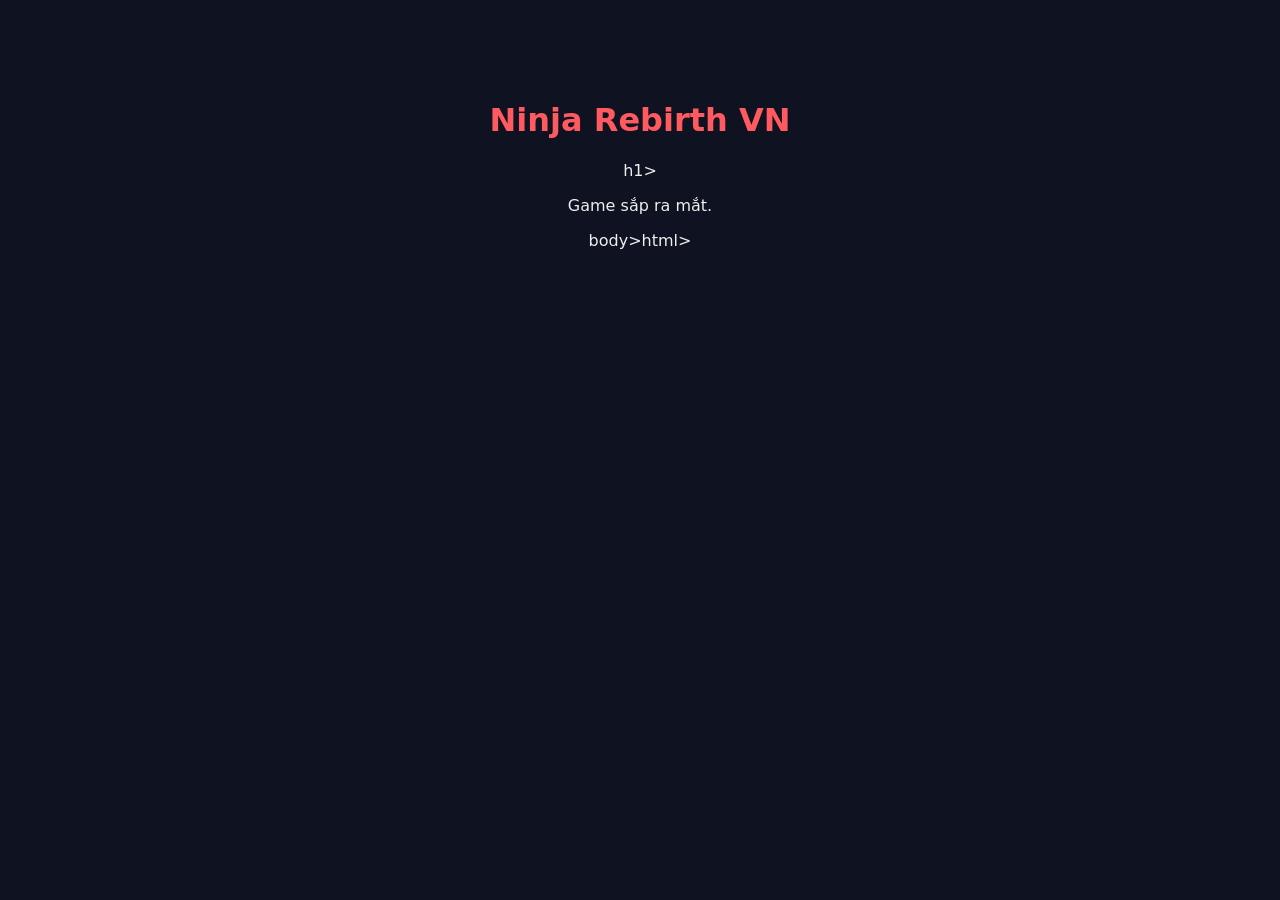
==== index.html @ a00951f8 "Create index.html" ====
<!doctype html><html lang="vi"><head><meta charset="utf-8"><meta name="viewport" content="width=device-width,initial-scale=1"><title>Ninja Rebirth VN</title></head><body style="margin:0;font-family:system-ui,sans-serif;background:#0f1220;color:#eee;text-align:center"><h1 style="padding-top:80px;color:#ff5a5f">Ninja Rebirth VN</h1>h1><p>Game sắp ra mắt.</p></body>body></html>html></p></title></head>
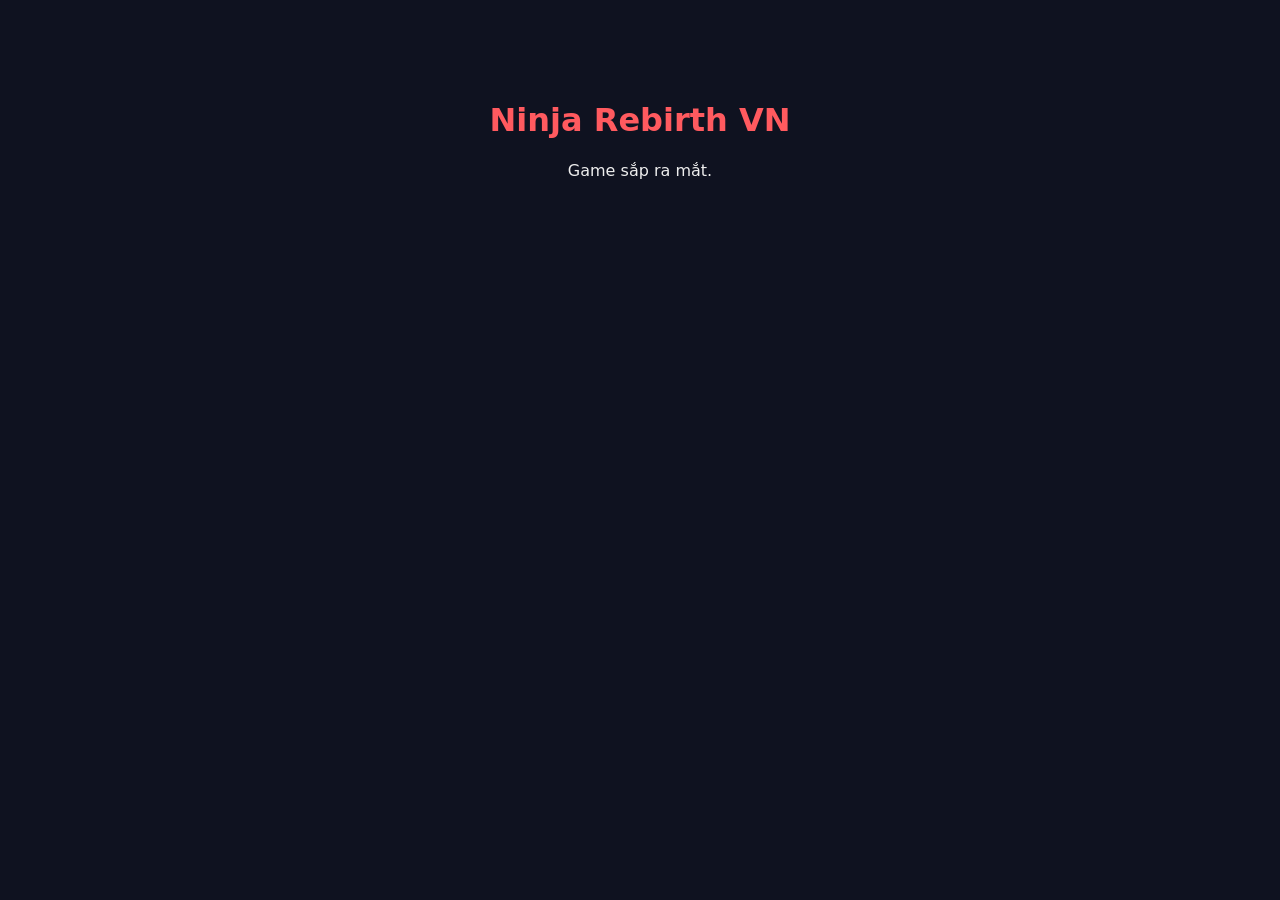
==== commit 8c881836: "Add files via upload" ====
--- a/index.html
+++ b/index.html
@@ -1 +1 @@
-<!doctype html><html lang="vi"><head><meta charset="utf-8"><meta name="viewport" content="width=device-width,initial-scale=1"><title>Ninja Rebirth VN</title></head><body style="margin:0;font-family:system-ui,sans-serif;background:#0f1220;color:#eee;text-align:center"><h1 style="padding-top:80px;color:#ff5a5f">Ninja Rebirth VN</h1>h1><p>Game sắp ra mắt.</p></body>body></html>html></p></title></head>
+<!doctype html><html lang="vi"><head><meta charset="utf-8"><meta name="viewport" content="width=device-width,initial-scale=1"><title>Ninja Rebirth VN</title></head><body style="margin:0;font-family:system-ui,sans-serif;background:#0f1220;color:#eee;text-align:center"><h1 style="padding-top:80px;color:#ff5a5f">Ninja Rebirth VN</h1><p>Game sắp ra mắt.</p></body></html>
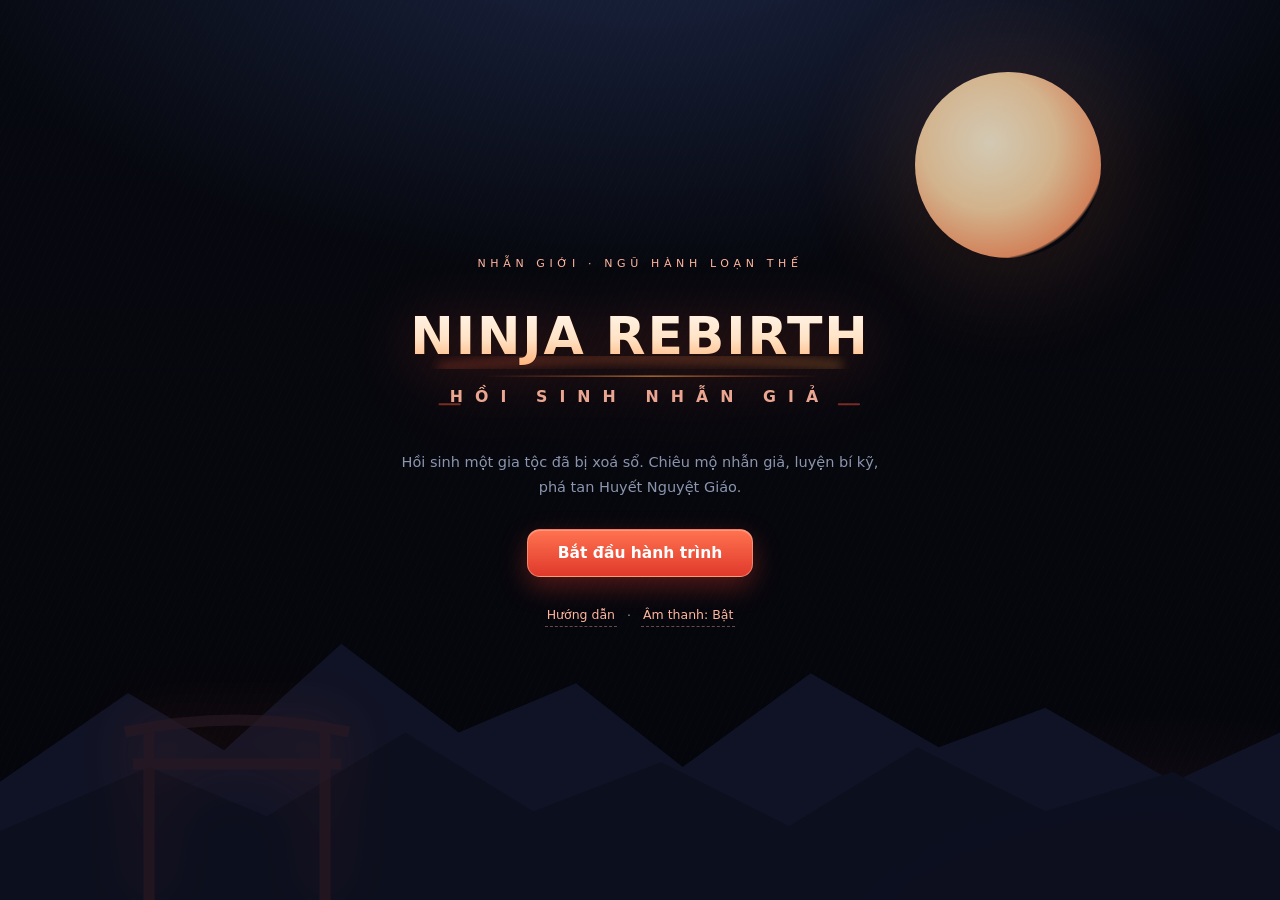
==== commit 74a3f0d6: "Thay trang chờ bằng game Ninja Rebirth VN Xây dựng game nhập vai nhẫn giả theo lượt bằng HTML/CSS/JS" ====
--- a/index.html
+++ b/index.html
@@ -1 +1,165 @@
-<!doctype html><html lang="vi"><head><meta charset="utf-8"><meta name="viewport" content="width=device-width,initial-scale=1"><title>Ninja Rebirth VN</title></head><body style="margin:0;font-family:system-ui,sans-serif;background:#0f1220;color:#eee;text-align:center"><h1 style="padding-top:80px;color:#ff5a5f">Ninja Rebirth VN</h1><p>Game sắp ra mắt.</p></body></html>
+<!doctype html>
+<html lang="vi">
+<head>
+<meta charset="utf-8">
+<meta name="viewport" content="width=device-width, initial-scale=1, viewport-fit=cover">
+<meta name="theme-color" content="#0a0c14">
+<title>Ninja Rebirth VN — Hồi Sinh Nhẫn Giả</title>
+<meta name="description" content="Ninja Rebirth VN - game nhập vai nhẫn giả theo lượt, chơi trực tiếp trên trình duyệt, không cần cài đặt.">
+<link rel="icon" type="image/svg+xml" href="assets/img/icon.svg">
+<link rel="stylesheet" href="assets/css/style.css">
+</head>
+<body>
+<div class="mist" aria-hidden="true">
+  <span class="petal p1"></span><span class="petal p2"></span><span class="petal p3"></span>
+  <span class="petal p4"></span><span class="petal p5"></span><span class="petal p6"></span>
+  <span class="petal p7"></span><span class="petal p8"></span>
+</div>
+
+<div id="app">
+
+  <!-- ============ TITLE ============ -->
+  <section class="screen is-active" id="screen-title">
+    <div class="title-scene">
+      <div class="title-mountains" aria-hidden="true">
+        <svg viewBox="0 0 1200 420" preserveAspectRatio="none">
+          <path d="M0 420 L0 300 L120 210 L210 268 L320 160 L430 250 L540 200 L640 285 L760 190 L880 265 L980 225 L1100 300 L1200 250 L1200 420 Z" fill="#111527"/>
+          <path d="M0 420 L0 350 L140 285 L250 335 L380 250 L500 330 L620 280 L740 345 L860 265 L980 330 L1100 290 L1200 350 L1200 420 Z" fill="#0d1020"/>
+        </svg>
+      </div>
+      <div class="title-moon" aria-hidden="true"></div>
+      <div class="title-gate" aria-hidden="true">
+        <svg viewBox="0 0 400 300">
+          <g fill="none" stroke="#2a1a22" stroke-width="14">
+            <path d="M90 300 L90 90"/><path d="M310 300 L310 90"/>
+            <path d="M60 90 Q200 60 340 90"/>
+            <path d="M70 130 L330 130"/>
+          </g>
+        </svg>
+      </div>
+
+      <div class="title-content">
+        <p class="title-kicker">Nhẫn Giới · Ngũ Hành Loạn Thế</p>
+        <img class="title-logo" src="assets/img/logo.svg" alt="Ninja Rebirth VN" width="520" height="150">
+        <p class="title-sub">Hồi sinh một gia tộc đã bị xoá sổ. Chiêu mộ nhẫn giả, luyện bí kỹ,<br>phá tan Huyết Nguyệt Giáo.</p>
+        <div class="title-actions">
+          <button class="btn btn-primary btn-lg" id="btn-new">Bắt đầu hành trình</button>
+          <button class="btn btn-ghost btn-lg" id="btn-continue" hidden>Tiếp tục</button>
+        </div>
+        <div class="title-foot">
+          <button class="link-btn" id="btn-guide-title">Hướng dẫn</button>
+          <span>·</span>
+          <button class="link-btn" id="btn-sound-title">Âm thanh: Bật</button>
+        </div>
+      </div>
+    </div>
+  </section>
+
+  <!-- ============ CREATE ============ -->
+  <section class="screen" id="screen-create">
+    <div class="create-wrap">
+      <header class="create-head">
+        <p class="eyebrow">Bước 1 / 1</p>
+        <h1>Chọn nhẫn giả khai môn</h1>
+        <p class="muted">Người đồng hành đầu tiên của bạn. Hai nhẫn giả còn lại sẽ gia nhập trên đường.</p>
+      </header>
+      <div class="starter-grid" id="starter-grid"></div>
+      <div class="create-preview" id="create-preview"></div>
+      <div class="create-actions">
+        <label class="field">
+          <span>Đạo hiệu của bạn</span>
+          <input id="input-name" maxlength="16" placeholder="Vô Danh" autocomplete="off">
+        </label>
+        <button class="btn btn-primary btn-lg" id="btn-confirm-create">Tiến vào Nhẫn Giới</button>
+      </div>
+    </div>
+  </section>
+
+  <!-- ============ HUB ============ -->
+  <section class="screen" id="screen-hub">
+    <header class="topbar">
+      <div class="brand">
+        <img src="assets/img/icon.svg" alt="" width="34" height="34">
+        <div>
+          <strong>Ninja Rebirth</strong>
+          <small>Chi nhánh VN</small>
+        </div>
+      </div>
+      <div class="topbar-right">
+        <button class="icon-btn" id="btn-guide" title="Hướng dẫn">?</button>
+        <button class="icon-btn" id="btn-sound" title="Âm thanh">♪</button>
+        <button class="icon-btn" id="btn-menu" title="Tùy chọn">☰</button>
+        <div class="res-pill" title="Linh Thạch">
+          <svg viewBox="0 0 24 24" width="16" height="16"><path d="M12 2 3 12l9 10 9-10z" fill="#ffd166"/></svg>
+          <span id="res-gold">0</span>
+        </div>
+      </div>
+    </header>
+
+    <nav class="tabbar" id="tabbar">
+      <button class="tab is-active" data-panel="team">
+        <span class="tab-ico"><svg viewBox="0 0 24 24" width="18" height="18" fill="none" stroke="currentColor" stroke-width="1.7" stroke-linecap="round" stroke-linejoin="round"><circle cx="9" cy="8" r="3"/><path d="M3.2 19.2c0-3.3 2.6-5.4 5.8-5.4s5.8 2.1 5.8 5.4"/><path d="M16.2 6.4a3 3 0 0 1 0 5.4M18.4 18.8c0-2.3-1-3.9-2.6-4.7"/></svg></span><span>Đội hình</span>
+      </button>
+      <button class="tab" data-panel="campaign">
+        <span class="tab-ico"><svg viewBox="0 0 24 24" width="18" height="18" fill="none" stroke="currentColor" stroke-width="1.7" stroke-linecap="round" stroke-linejoin="round"><path d="M4.5 19.5 15 9"/><path d="M14.4 4.2h5.4v5.4"/><path d="M19.8 4.2 13 11"/><path d="M3 21l3.4-3.4"/></svg></span><span>Nhiệm vụ</span>
+      </button>
+      <button class="tab" data-panel="roster">
+        <span class="tab-ico"><svg viewBox="0 0 24 24" width="18" height="18" fill="none" stroke="currentColor" stroke-width="1.6" stroke-linejoin="round"><path d="M12 2.5 14.4 9.6 21.5 12 14.4 14.4 12 21.5 9.6 14.4 2.5 12 9.6 9.6Z"/><circle cx="12" cy="12" r="1.6" fill="currentColor" stroke="none"/></svg></span><span>Nhẫn giả</span>
+      </button>
+      <button class="tab" data-panel="shop">
+        <span class="tab-ico"><svg viewBox="0 0 24 24" width="18" height="18" fill="none" stroke="currentColor" stroke-width="1.7" stroke-linecap="round" stroke-linejoin="round"><path d="M4.4 8h15.2l-1.4 11.2a1 1 0 0 1-1 .8H6.8a1 1 0 0 1-1-.8Z"/><path d="M9 8V6.2a3 3 0 0 1 6 0V8"/></svg></span><span>Cửa hàng</span>
+      </button>
+      <button class="tab" data-panel="arena">
+        <span class="tab-ico"><svg viewBox="0 0 24 24" width="18" height="18" fill="none" stroke="currentColor" stroke-width="1.7" stroke-linecap="round" stroke-linejoin="round"><path d="M6 21V3.5"/><path d="M6 4.2h11.4l-2 4 2 4H6"/></svg></span><span>Đấu trường</span>
+      </button>
+    </nav>
+
+    <main class="panels" id="panels">
+      <section class="panel is-active" id="panel-team"></section>
+      <section class="panel" id="panel-campaign"></section>
+      <section class="panel" id="panel-roster"></section>
+      <section class="panel" id="panel-shop"></section>
+      <section class="panel" id="panel-arena"></section>
+    </main>
+  </section>
+
+  <!-- ============ BATTLE ============ -->
+  <section class="screen" id="screen-battle">
+    <div class="battle-frame">
+      <div class="battle-head">
+        <div>
+          <p class="battle-kicker" id="battle-kicker">Nhiệm vụ</p>
+          <h2 id="battle-title">Chiến đấu</h2>
+        </div>
+        <div class="battle-tools">
+          <button class="chip" id="btn-auto">Tự động: Tắt</button>
+          <button class="chip" id="btn-speed">Tốc độ: ×1</button>
+          <button class="chip" id="btn-flee">Rút lui</button>
+        </div>
+      </div>
+
+      <div class="battle-field" id="battle-field">
+        <div class="field-side" id="side-enemy"></div>
+        <div class="field-mid"><span id="wave-label"></span></div>
+        <div class="field-side" id="side-ally"></div>
+      </div>
+
+      <div class="battle-foot">
+        <div class="log" id="battle-log" aria-live="polite"></div>
+        <div class="actions" id="action-bar"></div>
+      </div>
+    </div>
+  </section>
+
+</div>
+
+<div id="modal-root"></div>
+<div id="toast-root" class="toast-root" aria-live="polite"></div>
+
+<script src="assets/js/data.js"></script>
+<script src="assets/js/art.js"></script>
+<script src="assets/js/sfx.js"></script>
+<script src="assets/js/battle.js"></script>
+<script src="assets/js/game.js"></script>
+</body>
+</html>
--- a/assets/css/style.css
+++ b/assets/css/style.css
@@ -0,0 +1,831 @@
+/* =========================================================================
+   Ninja Rebirth VN — style.css
+   ========================================================================= */
+
+:root {
+  --ink: #070910;
+  --ink-2: #0b0e1a;
+  --panel: #121627;
+  --panel-2: #171d31;
+  --panel-3: #1d2440;
+  --line: rgba(255, 255, 255, .08);
+  --line-2: rgba(255, 255, 255, .14);
+  --text: #e9eef9;
+  --muted: #8b95ad;
+  --accent: #ff5a3c;
+  --accent-2: #ff9f43;
+  --gold: #ffd166;
+  --jade: #3fd6b0;
+  --violet: #a78bfa;
+  --danger: #ff5b6e;
+  --radius: 14px;
+  --shadow: 0 18px 44px rgba(0, 0, 0, .55);
+  --font: "Segoe UI", system-ui, -apple-system, "Helvetica Neue", Arial, "Noto Sans", sans-serif;
+}
+
+* { box-sizing: border-box; }
+[hidden] { display: none !important; }
+
+html, body { height: 100%; }
+
+body {
+  margin: 0;
+  font-family: var(--font);
+  color: var(--text);
+  background:
+    radial-gradient(1200px 600px at 50% -10%, #1b2543 0%, transparent 60%),
+    radial-gradient(900px 500px at 90% 110%, #2a1424 0%, transparent 55%),
+    linear-gradient(#070910, #06070d 60%, #04050a);
+  background-attachment: fixed;
+  -webkit-font-smoothing: antialiased;
+  overflow-x: hidden;
+}
+
+body::before {
+  content: "";
+  position: fixed;
+  inset: 0;
+  pointer-events: none;
+  opacity: .5;
+  background-image: repeating-linear-gradient(115deg, rgba(255, 255, 255, .022) 0 1px, transparent 1px 7px);
+  z-index: 0;
+}
+
+h1, h2, h3, h4 { margin: 0; font-weight: 700; letter-spacing: .2px; }
+p { margin: 0; }
+button { font-family: inherit; color: inherit; }
+ul { margin: 0; padding: 0; list-style: none; }
+
+/* ---------- cánh hoa bay ---------- */
+.mist { position: fixed; inset: 0; pointer-events: none; z-index: 1; overflow: hidden; }
+.petal {
+  position: absolute;
+  top: -30px;
+  width: 9px; height: 9px;
+  background: linear-gradient(140deg, #ffd0d8, #ff7f8f);
+  border-radius: 60% 0 60% 0;
+  opacity: .5;
+  animation: fall linear infinite;
+}
+.p1 { left: 6%;  animation-duration: 17s; animation-delay: -3s; }
+.p2 { left: 18%; animation-duration: 23s; animation-delay: -9s; width: 7px; height: 7px; }
+.p3 { left: 31%; animation-duration: 19s; animation-delay: -14s; }
+.p4 { left: 44%; animation-duration: 26s; animation-delay: -2s; width: 6px; height: 6px; }
+.p5 { left: 58%; animation-duration: 21s; animation-delay: -11s; }
+.p6 { left: 71%; animation-duration: 28s; animation-delay: -6s; width: 8px; height: 8px; }
+.p7 { left: 84%; animation-duration: 16s; animation-delay: -16s; }
+.p8 { left: 94%; animation-duration: 24s; animation-delay: -4s; width: 6px; height: 6px; }
+@keyframes fall {
+  0% { transform: translate3d(0, -10vh, 0) rotate(0deg); opacity: 0; }
+  10% { opacity: .55; }
+  100% { transform: translate3d(-90px, 108vh, 0) rotate(320deg); opacity: 0; }
+}
+
+/* ---------- screens ---------- */
+#app { position: relative; z-index: 2; }
+.screen { display: none; min-height: 100dvh; }
+.screen.is-active { display: block; }
+
+/* =========================================================================
+   TITLE
+   ========================================================================= */
+#screen-title.is-active { display: flex; }
+
+.title-scene {
+  position: relative;
+  flex: 1;
+  display: flex;
+  align-items: center;
+  justify-content: center;
+  padding: 48px 20px 64px;
+  overflow: hidden;
+}
+
+.title-mountains { position: absolute; inset: auto 0 0 0; height: 46vh; opacity: .95; }
+.title-mountains svg { width: 100%; height: 100%; display: block; }
+
+.title-moon {
+  position: absolute;
+  top: 8%;
+  right: 14%;
+  width: 186px; height: 186px;
+  border-radius: 50%;
+  background: radial-gradient(circle at 40% 38%, #fff3d6 0%, #ffd9a8 42%, #ff9d6b 72%, rgba(255, 120, 90, 0) 74%);
+  filter: blur(.4px);
+  opacity: .82;
+  box-shadow: 0 0 110px 34px rgba(255, 140, 90, .14);
+  animation: moonPulse 9s ease-in-out infinite;
+}
+@keyframes moonPulse { 0%, 100% { transform: scale(1); opacity: .9; } 50% { transform: scale(1.04); opacity: 1; } }
+
+.title-gate {
+  position: absolute;
+  left: 6%;
+  bottom: 0;
+  width: 320px;
+  opacity: .7;
+  filter: drop-shadow(0 0 30px rgba(255, 90, 60, .25));
+}
+.title-gate svg { width: 100%; display: block; }
+
+.title-content {
+  position: relative;
+  z-index: 3;
+  text-align: center;
+  max-width: 640px;
+  animation: rise .8s cubic-bezier(.2, .8, .2, 1) both;
+}
+@keyframes rise { from { transform: translateY(18px); opacity: 0; } to { transform: none; opacity: 1; } }
+
+.title-kicker {
+  text-transform: uppercase;
+  letter-spacing: .42em;
+  font-size: 11px;
+  color: #ffb59d;
+  margin-bottom: 14px;
+}
+.title-logo { width: min(520px, 88vw); height: auto; display: block; margin: 0 auto 18px; filter: drop-shadow(0 10px 30px rgba(255, 80, 50, .3)); }
+.title-sub { color: var(--muted); font-size: 14.5px; line-height: 1.7; margin-bottom: 30px; }
+.title-actions { display: flex; gap: 12px; justify-content: center; flex-wrap: wrap; }
+.title-foot { margin-top: 26px; display: flex; gap: 10px; align-items: center; justify-content: center; color: var(--muted); font-size: 12.5px; }
+.link-btn { background: none; border: 0; color: #ffb59d; cursor: pointer; font-size: 12.5px; padding: 4px 2px; border-bottom: 1px dashed rgba(255, 181, 157, .4); }
+.link-btn:hover { color: #fff; }
+
+/* =========================================================================
+   BUTTONS / COMMON
+   ========================================================================= */
+.btn {
+  --bg: linear-gradient(180deg, #262c4a, #171c2e);
+  border: 1px solid var(--line-2);
+  background: var(--bg);
+  color: var(--text);
+  padding: 11px 20px;
+  border-radius: 11px;
+  font-size: 14px;
+  font-weight: 600;
+  cursor: pointer;
+  transition: transform .12s ease, box-shadow .18s ease, filter .18s ease;
+  display: inline-flex;
+  align-items: center;
+  gap: 8px;
+  justify-content: center;
+}
+.btn:hover { transform: translateY(-1px); filter: brightness(1.12); }
+.btn:active { transform: translateY(1px); }
+.btn:disabled { opacity: .45; cursor: not-allowed; transform: none; filter: none; }
+.btn-primary {
+  background: linear-gradient(180deg, #ff7350, #e0392b);
+  border-color: rgba(255, 190, 160, .5);
+  color: #fff;
+  box-shadow: 0 10px 26px rgba(224, 57, 43, .35), inset 0 1px 0 rgba(255, 255, 255, .25);
+}
+.btn-gold { background: linear-gradient(180deg, #ffd98a, #e0a12b); color: #2b1c05; border-color: rgba(255, 240, 200, .6); }
+.btn-ghost { background: rgba(255, 255, 255, .04); }
+.btn-sm { padding: 7px 13px; font-size: 12.5px; border-radius: 9px; }
+.btn-lg { padding: 14px 30px; font-size: 15.5px; border-radius: 13px; }
+.btn-block { width: 100%; }
+
+.icon-btn {
+  width: 34px; height: 34px;
+  display: grid; place-items: center;
+  border-radius: 10px;
+  border: 1px solid var(--line);
+  background: rgba(255, 255, 255, .04);
+  cursor: pointer;
+  font-size: 14px;
+  color: var(--muted);
+}
+.icon-btn:hover { color: #fff; border-color: var(--line-2); }
+
+.muted { color: var(--muted); }
+.eyebrow { font-size: 11px; letter-spacing: .3em; text-transform: uppercase; color: var(--accent-2); margin-bottom: 8px; }
+.tag {
+  display: inline-block;
+  font-size: 10.5px;
+  padding: 3px 8px;
+  border-radius: 999px;
+  border: 1px solid var(--line-2);
+  color: var(--muted);
+  letter-spacing: .04em;
+}
+.tag.hot { border-color: rgba(255, 90, 60, .5); color: #ffab97; background: rgba(255, 90, 60, .12); }
+.tag.gold { border-color: rgba(255, 209, 102, .45); color: var(--gold); background: rgba(255, 209, 102, .1); }
+.tag.jade { border-color: rgba(63, 214, 176, .45); color: var(--jade); background: rgba(63, 214, 176, .1); }
+
+.card {
+  background: linear-gradient(180deg, rgba(28, 34, 58, .85), rgba(16, 20, 36, .9));
+  border: 1px solid var(--line);
+  border-radius: var(--radius);
+  box-shadow: var(--shadow);
+}
+
+.el-badge {
+  display: inline-flex; align-items: center; gap: 5px;
+  font-size: 11px; font-weight: 600;
+  padding: 2px 8px 2px 6px;
+  border-radius: 999px;
+  color: var(--el);
+  background: color-mix(in srgb, var(--el) 14%, transparent);
+  border: 1px solid color-mix(in srgb, var(--el) 40%, transparent);
+}
+.el-badge b { font-size: 11px; }
+.el-dot { width: 8px; height: 8px; border-radius: 50%; display: inline-block; box-shadow: 0 0 8px currentColor; }
+
+/* =========================================================================
+   CREATE
+   ========================================================================= */
+.create-wrap { max-width: 1080px; margin: 0 auto; padding: 40px 20px 60px; }
+.create-head { text-align: center; margin-bottom: 26px; }
+.create-head h1 { font-size: clamp(24px, 4vw, 34px); margin-bottom: 8px; }
+.starter-grid { display: grid; grid-template-columns: repeat(3, 1fr); gap: 14px; }
+.starter {
+  position: relative;
+  border-radius: 16px;
+  border: 1px solid var(--line);
+  background: linear-gradient(180deg, rgba(30, 36, 62, .8), rgba(13, 16, 30, .95));
+  padding: 12px;
+  cursor: pointer;
+  transition: transform .18s, border-color .18s, box-shadow .18s;
+  text-align: center;
+}
+.starter:hover { transform: translateY(-3px); border-color: var(--line-2); }
+.starter.is-selected { border-color: var(--accent); box-shadow: 0 0 0 1px var(--accent), 0 16px 34px rgba(255, 90, 60, .25); }
+.starter-art { width: 100%; max-width: 190px; margin: 0 auto; }
+.starter-art svg { width: 100%; height: auto; display: block; border-radius: 12px; }
+.starter-name { font-size: 17px; font-weight: 700; margin-top: 10px; }
+.starter-title { font-size: 11.5px; color: var(--muted); margin-bottom: 8px; }
+.starter-tags { display: flex; gap: 6px; justify-content: center; margin-bottom: 10px; flex-wrap: wrap; }
+.starter-desc { font-size: 12.5px; color: #b7c0d4; line-height: 1.55; min-height: 54px; }
+.starter-stats { display: grid; gap: 5px; margin-top: 10px; }
+.stat-line { display: flex; align-items: center; gap: 8px; font-size: 11px; color: var(--muted); }
+.stat-line .track { flex: 1; height: 5px; border-radius: 3px; background: rgba(255, 255, 255, .08); overflow: hidden; }
+.stat-line .track i { display: block; height: 100%; border-radius: 3px; background: linear-gradient(90deg, #ff8a5c, #ffd166); }
+.stat-line b { width: 26px; text-align: right; color: #dbe2f0; font-weight: 600; }
+.create-preview { margin-top: 18px; }
+.create-preview .preview-box {
+  display: flex; gap: 16px; align-items: center;
+  padding: 16px; border-radius: 14px;
+  border: 1px solid var(--line);
+  background: rgba(255, 255, 255, .03);
+}
+.create-actions { display: flex; gap: 14px; margin-top: 20px; align-items: flex-end; flex-wrap: wrap; }
+.field { display: grid; gap: 6px; flex: 1; min-width: 200px; }
+.field span { font-size: 12px; color: var(--muted); }
+.input {
+  width: 100%;
+  background: rgba(255, 255, 255, .05);
+  border: 1px solid var(--line-2);
+  border-radius: 10px;
+  padding: 12px 14px;
+  color: #fff;
+  font-size: 14px;
+  outline: none;
+}
+.input:focus { border-color: var(--accent); box-shadow: 0 0 0 3px rgba(255, 90, 60, .15); }
+
+/* =========================================================================
+   HUB
+   ========================================================================= */
+.topbar {
+  position: sticky; top: 0; z-index: 20;
+  display: flex; align-items: center; justify-content: space-between;
+  gap: 12px;
+  padding: 10px clamp(12px, 3vw, 26px);
+  background: rgba(8, 10, 18, .82);
+  backdrop-filter: blur(14px);
+  border-bottom: 1px solid var(--line);
+}
+.brand { display: flex; align-items: center; gap: 10px; }
+.brand img { border-radius: 9px; }
+.brand strong { display: block; font-size: 14px; letter-spacing: .4px; }
+.brand small { color: var(--muted); font-size: 10.5px; letter-spacing: .18em; text-transform: uppercase; }
+.topbar-right { display: flex; align-items: center; gap: 8px; }
+.res-pill {
+  display: flex; align-items: center; gap: 7px;
+  padding: 7px 12px; border-radius: 999px;
+  background: rgba(255, 209, 102, .1);
+  border: 1px solid rgba(255, 209, 102, .3);
+  color: var(--gold); font-weight: 700; font-size: 13px;
+}
+
+.tabbar {
+  display: flex; gap: 4px;
+  padding: 8px clamp(8px, 2vw, 20px);
+  max-width: 1120px; margin: 0 auto;
+  position: sticky; top: 55px; z-index: 19;
+}
+.tab {
+  flex: 1;
+  display: flex; flex-direction: column; align-items: center; gap: 3px;
+  padding: 9px 4px;
+  background: transparent;
+  border: 1px solid transparent;
+  border-radius: 12px;
+  color: var(--muted);
+  font-size: 11.5px;
+  font-weight: 600;
+  cursor: pointer;
+  transition: .16s;
+}
+.tab-ico { display: grid; place-items: center; height: 18px; }
+.tab-ico svg { display: block; }
+.tab span:last-child { white-space: nowrap; overflow: hidden; text-overflow: ellipsis; max-width: 100%; }
+.tab:hover { color: #fff; background: rgba(255, 255, 255, .04); }
+.tab.is-active { color: #fff; background: linear-gradient(180deg, rgba(255, 90, 60, .22), rgba(255, 90, 60, .05)); border-color: rgba(255, 90, 60, .4); }
+
+.panels { max-width: 1120px; margin: 0 auto; padding: 6px clamp(10px, 2vw, 24px) 90px; }
+.panel { display: none; animation: fadeUp .3s ease both; }
+.panel.is-active { display: block; }
+@keyframes fadeUp { from { opacity: 0; transform: translateY(8px); } to { opacity: 1; transform: none; } }
+
+.panel-head { display: flex; align-items: flex-end; justify-content: space-between; gap: 12px; margin: 6px 0 16px; flex-wrap: wrap; }
+.panel-head h2 { font-size: 21px; }
+.panel-head p { color: var(--muted); font-size: 12.5px; margin-top: 4px; }
+
+/* ---------- banner ---------- */
+.banner {
+  position: relative; overflow: hidden;
+  border-radius: 18px;
+  border: 1px solid var(--line);
+  padding: 22px;
+  margin-bottom: 18px;
+  background:
+    radial-gradient(600px 200px at 15% 0%, rgba(255, 90, 60, .22), transparent 70%),
+    linear-gradient(120deg, #1a1f36, #0e1120);
+}
+.banner h2 { font-size: clamp(20px, 3vw, 26px); margin-bottom: 6px; }
+.banner p { color: var(--muted); font-size: 13px; max-width: 560px; line-height: 1.65; }
+.banner .banner-actions { margin-top: 16px; display: flex; gap: 10px; flex-wrap: wrap; }
+.banner::after {
+  content: "";
+  position: absolute;
+  right: -54px; bottom: -70px;
+  width: 230px; height: 230px;
+  border-radius: 50%;
+  border: 2px solid rgba(255, 255, 255, .06);
+  box-shadow: inset 0 0 0 20px rgba(255, 255, 255, .022), inset 0 0 0 22px rgba(255, 255, 255, .03);
+  background: none;
+}
+
+/* ---------- team ---------- */
+.team-layout { display: grid; grid-template-columns: 1.35fr 1fr; gap: 16px; }
+.team-slots { display: grid; gap: 12px; }
+.slot {
+  display: flex; gap: 12px; align-items: center;
+  padding: 12px;
+  border-radius: 14px;
+  border: 1px solid var(--line);
+  background: linear-gradient(100deg, rgba(255, 255, 255, .045), rgba(255, 255, 255, .01));
+}
+.slot.is-empty { border-style: dashed; color: var(--muted); justify-content: center; min-height: 84px; cursor: pointer; }
+.slot.is-empty:hover { border-color: var(--line-2); color: #fff; }
+.slot-art { width: 68px; height: 68px; flex: 0 0 auto; border-radius: 12px; overflow: hidden; }
+.slot-art svg { width: 100%; height: 100%; display: block; }
+.slot-body { flex: 1; min-width: 0; }
+.slot-top { display: flex; align-items: center; justify-content: space-between; gap: 8px; }
+.slot-name { font-weight: 700; font-size: 14.5px; }
+.slot-name small { color: var(--muted); font-weight: 500; margin-left: 6px; font-size: 11px; }
+.slot-sub { font-size: 11.5px; color: var(--muted); margin-top: 2px; }
+.slot-stats { display: flex; gap: 8px; margin-top: 7px; font-size: 11px; color: var(--muted); flex-wrap: wrap; }
+.slot-stats b { color: #dfe6f4; font-weight: 600; }
+
+.power-box { padding: 16px; display: grid; gap: 14px; }
+.power-val { font-size: 40px; font-weight: 800; line-height: 1; background: linear-gradient(180deg, #fff, #ffb27a); -webkit-background-clip: text; background-clip: text; color: transparent; }
+.power-label { font-size: 11px; letter-spacing: .26em; text-transform: uppercase; color: var(--muted); }
+.mini-list { display: grid; gap: 8px; font-size: 12.5px; }
+.mini-list .row { display: flex; justify-content: space-between; gap: 10px; padding: 8px 10px; border-radius: 9px; background: rgba(255, 255, 255, .03); }
+.mini-list .row span { color: var(--muted); }
+
+/* ---------- roster ---------- */
+.char-grid { display: grid; grid-template-columns: repeat(auto-fill, minmax(180px, 1fr)); gap: 12px; }
+.char-card {
+  position: relative;
+  border-radius: 14px;
+  border: 1px solid var(--line);
+  background: linear-gradient(180deg, rgba(30, 36, 62, .7), rgba(12, 15, 28, .92));
+  padding: 10px;
+  cursor: pointer;
+  transition: transform .16s, border-color .16s;
+}
+.char-card:hover { transform: translateY(-2px); border-color: var(--line-2); }
+.char-card.is-in-team { border-color: rgba(255, 90, 60, .55); box-shadow: 0 0 0 1px rgba(255, 90, 60, .35) inset; }
+.char-card.is-locked { opacity: .45; filter: grayscale(.8); cursor: default; }
+.char-art { border-radius: 11px; overflow: hidden; }
+.char-art svg { width: 100%; height: auto; display: block; }
+.char-meta { margin-top: 9px; display: flex; align-items: center; justify-content: space-between; gap: 6px; }
+.char-meta strong { font-size: 14px; }
+.char-lv { font-size: 11px; color: var(--gold); font-weight: 700; }
+.char-sub { font-size: 11px; color: var(--muted); margin-top: 3px; display: flex; justify-content: space-between; }
+.stars { color: var(--gold); font-size: 10.5px; letter-spacing: 1px; }
+.team-flag { position: absolute; top: 8px; left: 8px; background: var(--accent); color: #fff; font-size: 9.5px; font-weight: 700; padding: 2px 7px; border-radius: 999px; letter-spacing: .06em; }
+
+/* ---------- campaign ---------- */
+.chapter { margin-bottom: 18px; overflow: hidden; }
+.chapter-head {
+  display: flex; align-items: center; gap: 14px;
+  padding: 16px 18px;
+  border-bottom: 1px solid var(--line);
+  background: linear-gradient(90deg, rgba(255, 255, 255, .05), transparent);
+}
+.chapter-num {
+  width: 42px; height: 42px; flex: 0 0 auto;
+  border-radius: 12px; display: grid; place-items: center;
+  font-weight: 800; font-size: 16px;
+  background: linear-gradient(180deg, rgba(255, 90, 60, .3), rgba(255, 90, 60, .08));
+  border: 1px solid rgba(255, 90, 60, .4);
+  color: #ffb59d;
+}
+.chapter-head h3 { font-size: 16px; }
+.chapter-head p { font-size: 12px; color: var(--muted); margin-top: 3px; max-width: 640px; line-height: 1.6; }
+.stage-list { display: grid; }
+.stage-row {
+  display: flex; align-items: center; gap: 12px;
+  padding: 12px 16px;
+  border-bottom: 1px solid rgba(255, 255, 255, .05);
+  cursor: pointer;
+  transition: background .14s;
+}
+.stage-row:last-child { border-bottom: 0; }
+.stage-row:hover { background: rgba(255, 255, 255, .035); }
+.stage-row.is-locked { opacity: .45; cursor: not-allowed; }
+.stage-row.is-clear .stage-mark { color: var(--jade); border-color: rgba(63, 214, 176, .5); background: rgba(63, 214, 176, .12); }
+.stage-mark {
+  width: 34px; height: 34px; flex: 0 0 auto;
+  border-radius: 10px; display: grid; place-items: center;
+  border: 1px solid var(--line-2);
+  font-size: 12px; font-weight: 700; color: var(--muted);
+  background: rgba(255, 255, 255, .03);
+}
+.stage-info { flex: 1; min-width: 0; }
+.stage-name { font-size: 13.5px; font-weight: 600; display: flex; align-items: center; gap: 8px; flex-wrap: wrap; }
+.stage-enemies { font-size: 11.5px; color: var(--muted); margin-top: 4px; display: flex; gap: 8px; flex-wrap: wrap; align-items: center; }
+.stage-reward { text-align: right; font-size: 11.5px; color: var(--muted); flex: 0 0 auto; }
+.stage-reward b { color: var(--gold); font-weight: 600; }
+.stage-go { flex: 0 0 auto; }
+
+/* ---------- shop ---------- */
+.shop-grid { display: grid; grid-template-columns: repeat(auto-fill, minmax(230px, 1fr)); gap: 12px; }
+.shop-card { padding: 14px; display: flex; flex-direction: column; gap: 10px; }
+.shop-card .shop-top { display: flex; justify-content: space-between; align-items: flex-start; gap: 8px; }
+.shop-card h4 { font-size: 14px; }
+.shop-card p { font-size: 12px; color: var(--muted); line-height: 1.55; flex: 1; }
+.price { color: var(--gold); font-weight: 700; font-size: 13px; display: inline-flex; align-items: center; gap: 5px; }
+.owned { font-size: 11px; color: var(--muted); }
+
+/* ---------- arena ---------- */
+.arena-head { display: grid; grid-template-columns: 1fr 1.6fr; gap: 16px; margin-bottom: 16px; }
+.rating-box { padding: 18px; text-align: center; display: flex; flex-direction: column; justify-content: center; gap: 4px; }
+.rating-box .rating { font-size: 42px; font-weight: 800; line-height: 1; }
+.rating-box .tier { margin-top: 6px; font-size: 13px; font-weight: 700; letter-spacing: .1em; }
+.rating-box .sub { font-size: 11.5px; color: var(--muted); margin-top: 8px; line-height: 1.6; }
+.opp-list { display: grid; gap: 10px; }
+.opp-card { display: flex; align-items: center; gap: 12px; padding: 12px 14px; }
+.opp-art { display: flex; }
+.opp-art svg { width: 42px; height: 42px; border-radius: 9px; margin-left: -12px; border: 1px solid rgba(0, 0, 0, .5); }
+.opp-art svg:first-child { margin-left: 0; }
+.opp-info { flex: 1; }
+.opp-info strong { font-size: 13.5px; }
+.opp-info p { font-size: 11.5px; color: var(--muted); margin-top: 2px; }
+
+/* =========================================================================
+   BATTLE
+   ========================================================================= */
+#screen-battle.is-active { display: block; }
+#screen-battle {
+  background:
+    radial-gradient(900px 400px at 50% 0%, rgba(255, 90, 60, .12), transparent 70%),
+    linear-gradient(#0a0d19, #05060c);
+  min-height: 100dvh;
+}
+.battle-frame { max-width: 1080px; margin: 0 auto; padding: 12px clamp(8px, 2vw, 20px) 20px; display: flex; flex-direction: column; min-height: 100dvh; }
+.battle-head { display: flex; align-items: center; justify-content: space-between; gap: 12px; margin-bottom: 10px; }
+.battle-kicker { font-size: 10.5px; letter-spacing: .28em; text-transform: uppercase; color: var(--accent-2); white-space: nowrap; overflow: hidden; text-overflow: ellipsis; max-width: 62vw; }
+.battle-head h2 { font-size: clamp(17px, 3vw, 22px); }
+.battle-tools { display: flex; gap: 6px; flex-wrap: wrap; }
+.chip {
+  border: 1px solid var(--line-2);
+  background: rgba(255, 255, 255, .05);
+  border-radius: 999px;
+  padding: 6px 12px;
+  font-size: 11.5px;
+  color: #cfd7e6;
+  cursor: pointer;
+  white-space: nowrap;
+}
+.chip:hover { background: rgba(255, 255, 255, .1); }
+.chip.is-on { border-color: rgba(63, 214, 176, .5); color: var(--jade); background: rgba(63, 214, 176, .12); }
+
+.battle-field {
+  flex: 1;
+  display: flex;
+  flex-direction: column;
+  justify-content: center;
+  gap: clamp(14px, 4.5vh, 44px);
+  padding: 8px 0;
+  position: relative;
+}
+.field-side { display: grid; grid-template-columns: repeat(3, 1fr); gap: clamp(5px, 1.2vw, 12px); }
+.field-mid {
+  display: flex; align-items: center; gap: 14px;
+  font-size: 10.5px; letter-spacing: .3em; text-transform: uppercase;
+  color: rgba(255, 255, 255, .24); padding: 2px 0;
+}
+.field-mid::before, .field-mid::after {
+  content: ""; flex: 1; height: 1px;
+  background: linear-gradient(90deg, transparent, rgba(255, 255, 255, .12), transparent);
+}
+
+.unit {
+  position: relative;
+  border-radius: 13px;
+  border: 1px solid var(--line);
+  background: linear-gradient(180deg, rgba(26, 32, 54, .9), rgba(12, 15, 27, .95));
+  padding: 7px;
+  transition: transform .16s, border-color .16s, box-shadow .16s, filter .3s;
+  cursor: default;
+  min-width: 0;
+}
+.unit-art {
+  width: min(100%, 132px);
+  margin: 0 auto;
+  border-radius: 9px;
+  overflow: hidden;
+  position: relative;
+  aspect-ratio: 1 / 1;
+}
+.unit-art svg { width: 100%; height: 100%; display: block; }
+.unit-art .unit-lv {
+  position: absolute; top: 5px; left: 5px;
+  font-size: 9.5px; font-weight: 700;
+  background: rgba(4, 6, 12, .8);
+  border: 1px solid var(--line-2);
+  border-radius: 6px;
+  padding: 1px 5px;
+  color: #dfe6f4;
+}
+.unit-name { font-size: 11.5px; font-weight: 700; margin-top: 6px; text-align: center; white-space: nowrap; overflow: hidden; text-overflow: ellipsis; }
+.unit-bars { display: grid; gap: 3px; margin-top: 4px; }
+.bar { position: relative; height: 8px; border-radius: 5px; background: rgba(255, 255, 255, .09); overflow: hidden; }
+.bar > i { position: absolute; inset: 0 auto 0 0; width: 100%; border-radius: 5px; transition: width .35s ease; }
+.bar.hp > i { background: linear-gradient(90deg, #48e08a, #7ef0b0); }
+.bar.hp.is-hurt > i { background: linear-gradient(90deg, #ffb03a, #ffd47a); }
+.bar.hp.is-low > i { background: linear-gradient(90deg, #ff4d5e, #ff8a76); }
+.bar.ch { height: 5px; }
+.bar.ch > i { background: linear-gradient(90deg, #4bb8ff, #a78bfa); }
+.bar.nou { height: 4px; }
+.bar.nou > i { background: linear-gradient(90deg, #ffd166, #ff8a3c); }
+.bar-num { font-size: 9.5px; color: var(--muted); text-align: center; margin-top: 2px; }
+.unit-statuses { display: flex; gap: 3px; flex-wrap: wrap; margin-top: 4px; min-height: 14px; justify-content: center; }
+.status {
+  font-size: 9px;
+  padding: 1px 5px;
+  border-radius: 999px;
+  background: rgba(255, 255, 255, .08);
+  border: 1px solid var(--line-2);
+  color: #cfd7e6;
+}
+.status.bad { color: #ff9aa6; border-color: rgba(255, 91, 110, .4); background: rgba(255, 91, 110, .12); }
+.status.good { color: #8ff0c8; border-color: rgba(63, 214, 176, .4); background: rgba(63, 214, 176, .12); }
+
+.unit.is-active { border-color: rgba(255, 209, 102, .8); box-shadow: 0 0 0 1px rgba(255, 209, 102, .4), 0 12px 30px rgba(255, 170, 60, .2); transform: translateY(-3px); }
+.unit.is-targetable { cursor: pointer; border-color: rgba(255, 91, 110, .7); animation: targetPulse 1.1s ease-in-out infinite; }
+@keyframes targetPulse { 0%, 100% { box-shadow: 0 0 0 0 rgba(255, 91, 110, .5); } 50% { box-shadow: 0 0 0 4px rgba(255, 91, 110, .12); } }
+.unit.is-dead { filter: grayscale(1) brightness(.55); opacity: .6; }
+.unit.is-dead::after {
+  content: "GỤC";
+  position: absolute; inset: 0;
+  display: grid; place-items: center;
+  font-size: 15px; font-weight: 800; letter-spacing: .2em;
+  color: #ff8a97;
+  background: rgba(6, 8, 14, .45);
+  border-radius: 13px;
+}
+.unit.is-hit { animation: shake .32s ease; }
+@keyframes shake { 0%, 100% { transform: translateX(0); } 25% { transform: translateX(-5px); } 75% { transform: translateX(5px); } }
+
+.dmg-pop {
+  position: absolute;
+  left: 50%; top: 38%;
+  transform: translate(-50%, 0);
+  font-weight: 800;
+  font-size: 18px;
+  color: #fff;
+  text-shadow: 0 2px 8px rgba(0, 0, 0, .85), 0 0 18px rgba(255, 120, 90, .8);
+  pointer-events: none;
+  animation: popUp .95s ease-out forwards;
+  z-index: 5;
+  white-space: nowrap;
+}
+.dmg-pop.crit { color: #ffd166; font-size: 23px; }
+.dmg-pop.heal { color: #7ef0b0; }
+.dmg-pop.miss { color: #9aa4b2; font-size: 14px; }
+@keyframes popUp {
+  0% { opacity: 0; transform: translate(-50%, 12px) scale(.7); }
+  25% { opacity: 1; transform: translate(-50%, -6px) scale(1.1); }
+  100% { opacity: 0; transform: translate(-50%, -46px) scale(1); }
+}
+
+.battle-foot { display: grid; gap: 8px; }
+.log {
+  height: 74px;
+  overflow-y: auto;
+  border-radius: 11px;
+  border: 1px solid var(--line);
+  background: rgba(4, 6, 12, .55);
+  padding: 8px 12px;
+  font-size: 12px;
+  line-height: 1.7;
+  color: #a9b4c9;
+  scrollbar-width: thin;
+}
+.log p { margin: 0; }
+.log b { color: #e9eef9; font-weight: 600; }
+.log .log-heal { color: #7ef0b0; }
+.log .log-bad { color: #ff9aa6; }
+.log .log-sys { color: var(--accent-2); }
+
+.actions { display: grid; grid-template-columns: repeat(4, 1fr) auto; gap: 8px; }
+.skill-btn {
+  text-align: left;
+  border-radius: 12px;
+  border: 1px solid var(--line-2);
+  background: linear-gradient(180deg, rgba(38, 46, 76, .95), rgba(19, 24, 42, .98));
+  padding: 9px 11px;
+  cursor: pointer;
+  transition: .15s;
+  min-width: 0;
+}
+.skill-btn:hover:not(:disabled) { border-color: rgba(255, 190, 160, .6); transform: translateY(-2px); }
+.skill-btn:disabled { opacity: .4; cursor: not-allowed; }
+.skill-btn .s-name { font-size: 12.5px; font-weight: 700; display: block; white-space: nowrap; overflow: hidden; text-overflow: ellipsis; }
+.skill-btn .s-meta { font-size: 10.5px; color: var(--muted); margin-top: 3px; display: flex; gap: 6px; align-items: center; }
+.skill-btn.is-ult {
+  background: linear-gradient(180deg, rgba(255, 170, 60, .3), rgba(120, 40, 20, .5));
+  border-color: rgba(255, 209, 102, .65);
+  box-shadow: 0 0 22px rgba(255, 160, 60, .25);
+}
+.actions .item-btn { padding: 9px 12px; font-size: 12.5px; }
+.action-hint { grid-column: 1 / -1; font-size: 11.5px; color: var(--muted); text-align: center; }
+
+/* =========================================================================
+   MODAL / TOAST
+   ========================================================================= */
+.modal-backdrop {
+  position: fixed; inset: 0; z-index: 60;
+  background: rgba(4, 6, 12, .72);
+  backdrop-filter: blur(6px);
+  display: grid; place-items: center;
+  padding: 18px;
+  animation: fadeIn .18s ease;
+}
+@keyframes fadeIn { from { opacity: 0; } to { opacity: 1; } }
+.modal {
+  width: min(560px, 100%);
+  max-height: 88dvh;
+  overflow-y: auto;
+  border-radius: 18px;
+  border: 1px solid var(--line-2);
+  background: linear-gradient(180deg, #1a2038, #0c101d);
+  box-shadow: 0 30px 70px rgba(0, 0, 0, .7);
+  animation: modalIn .22s cubic-bezier(.2, .9, .3, 1.1);
+}
+.modal.wide { width: min(760px, 100%); }
+@keyframes modalIn { from { transform: translateY(14px) scale(.97); opacity: 0; } to { transform: none; opacity: 1; } }
+.modal-head { display: flex; align-items: center; justify-content: space-between; gap: 12px; padding: 16px 18px; border-bottom: 1px solid var(--line); }
+.modal-head h3 { font-size: 16px; }
+.modal-body { padding: 16px 18px; }
+.modal-foot { padding: 14px 18px; border-top: 1px solid var(--line); display: flex; gap: 10px; justify-content: flex-end; flex-wrap: wrap; }
+.close-btn { background: none; border: 0; color: var(--muted); font-size: 20px; cursor: pointer; line-height: 1; padding: 2px 6px; }
+.close-btn:hover { color: #fff; }
+
+.toast-root { position: fixed; left: 50%; bottom: 24px; transform: translateX(-50%); z-index: 90; display: grid; gap: 8px; width: min(420px, 92vw); }
+.toast {
+  padding: 11px 16px;
+  border-radius: 11px;
+  font-size: 13px;
+  text-align: center;
+  background: linear-gradient(180deg, #26304d, #141a2c);
+  border: 1px solid var(--line-2);
+  box-shadow: 0 12px 30px rgba(0, 0, 0, .5);
+  animation: toastIn .24s ease both;
+}
+.toast.err { border-color: rgba(255, 91, 110, .5); color: #ffb3bc; }
+.toast.ok { border-color: rgba(63, 214, 176, .5); color: #a5f5d8; }
+@keyframes toastIn { from { opacity: 0; transform: translateY(12px); } to { opacity: 1; transform: none; } }
+
+/* ---------- char detail modal ---------- */
+.detail-head { display: flex; gap: 14px; align-items: flex-start; }
+.detail-art { width: 132px; flex: 0 0 auto; border-radius: 13px; overflow: hidden; }
+.detail-art svg { width: 100%; display: block; }
+.detail-name { font-size: 20px; font-weight: 800; }
+.detail-title { font-size: 12px; color: var(--muted); margin-top: 2px; }
+.detail-tags { display: flex; gap: 6px; margin-top: 8px; flex-wrap: wrap; }
+.detail-bio { font-size: 12.5px; color: #b7c0d4; line-height: 1.65; margin-top: 12px; }
+.stat-grid { display: grid; grid-template-columns: repeat(2, 1fr); gap: 8px; margin-top: 14px; }
+.stat-box { background: rgba(255, 255, 255, .04); border: 1px solid var(--line); border-radius: 10px; padding: 8px 11px; display: flex; justify-content: space-between; font-size: 12px; }
+.stat-box span { color: var(--muted); }
+.stat-box b { color: #eef3ff; }
+.skill-list { display: grid; gap: 8px; margin-top: 14px; }
+.skill-item { border: 1px solid var(--line); border-radius: 10px; padding: 9px 11px; background: rgba(255, 255, 255, .025); }
+.skill-item .sk-top { display: flex; justify-content: space-between; gap: 8px; font-size: 12.5px; font-weight: 600; }
+.skill-item .sk-top em { color: var(--muted); font-style: normal; font-size: 11px; font-weight: 500; }
+.skill-item p { font-size: 11.5px; color: var(--muted); margin-top: 3px; line-height: 1.5; }
+.equip-row { display: grid; grid-template-columns: repeat(3, 1fr); gap: 8px; margin-top: 12px; }
+.equip-slot { border: 1px dashed var(--line-2); border-radius: 10px; padding: 8px 10px; font-size: 11.5px; cursor: pointer; background: rgba(255, 255, 255, .02); }
+.equip-slot:hover { border-color: var(--accent); }
+.equip-slot span { display: block; color: var(--muted); font-size: 10px; text-transform: uppercase; letter-spacing: .1em; margin-bottom: 3px; }
+.equip-slot b { font-weight: 600; }
+.equip-pick { display: grid; gap: 8px; }
+.equip-opt { display: flex; align-items: center; justify-content: space-between; gap: 10px; padding: 10px 12px; border-radius: 10px; border: 1px solid var(--line); background: rgba(255, 255, 255, .03); cursor: pointer; }
+.equip-opt:hover { border-color: var(--accent); }
+.equip-opt .eq-name { font-size: 13px; font-weight: 600; }
+.equip-opt .eq-stats { font-size: 11px; color: var(--muted); margin-top: 2px; }
+
+/* ---------- helpers ---------- */
+.row { display: flex; gap: 10px; align-items: center; }
+.row.wrap { flex-wrap: wrap; }
+.spacer { flex: 1; }
+.grid-2 { display: grid; grid-template-columns: 1fr 1fr; gap: 12px; }
+.empty { text-align: center; color: var(--muted); font-size: 12.5px; padding: 26px 10px; }
+.divider { height: 1px; background: var(--line); margin: 14px 0; }
+.nowrap { white-space: nowrap; }
+.hidden { display: none !important; }
+
+/* =========================================================================
+   RESPONSIVE
+   ========================================================================= */
+@media (max-width: 860px) {
+  .team-layout { grid-template-columns: 1fr; }
+  .arena-head { grid-template-columns: 1fr; }
+  .starter-grid { grid-template-columns: 1fr; }
+  .starter { display: grid; grid-template-columns: 110px 1fr; gap: 12px; text-align: left; align-items: center; }
+  .starter-art { max-width: 110px; }
+  .starter-name { margin-top: 0; }
+  .starter-desc { min-height: 0; }
+  .starter-tags, .starter-stats { justify-content: flex-start; }
+  .title-moon { width: 130px; height: 130px; right: 8%; }
+  .title-gate { width: 190px; left: 0; opacity: .4; }
+  .stat-grid { grid-template-columns: 1fr; }
+  .detail-art { width: 104px; }
+  .equip-row { grid-template-columns: 1fr; }
+}
+
+@media (max-width: 640px) {
+  .tabbar { position: sticky; top: 54px; }
+  .tab span:last-child { font-size: 10px; }
+  .field-side { gap: 4px; }
+  .unit { padding: 5px; border-radius: 11px; }
+  .unit-art { width: min(100%, 96px); }
+  .battle-head { gap: 8px; flex-wrap: wrap; }
+  .battle-kicker { font-size: 8.5px; letter-spacing: .1em; max-width: 100%; }
+  .battle-head h2 { font-size: 16px; }
+  .chip { padding: 5px 10px; font-size: 10.5px; }
+  .unit-name { font-size: 10.5px; }
+  .unit-art .unit-lv { font-size: 8.5px; }
+  .actions { grid-template-columns: repeat(2, 1fr); }
+  .actions .item-btn { grid-column: 1 / -1; }
+  .log { height: 64px; font-size: 11px; }
+  .stage-reward { display: none; }
+  .battle-field { gap: 6px; }
+  .brand strong { font-size: 12.5px; }
+  .brand small { display: none; }
+  .res-pill { padding: 6px 9px; font-size: 12px; }
+  .panel-head h2 { font-size: 18px; }
+  .char-grid { grid-template-columns: repeat(2, 1fr); }
+  .char-meta strong { font-size: 12.5px; }
+  .create-wrap { padding-top: 24px; }
+  .title-scene { padding-top: 30px; padding-bottom: 40px; }
+  .banner { padding: 16px; }
+  .banner::after { font-size: 110px; }
+}
+
+@media (prefers-reduced-motion: reduce) {
+  *, *::before, *::after { animation-duration: .01ms !important; animation-iteration-count: 1 !important; transition-duration: .01ms !important; }
+}
+
+/* ---------- bổ sung: thanh tốc độ & hiệu ứng kỹ năng ---------- */
+.bar.gauge { height: 3px; background: rgba(255, 255, 255, .05); }
+.bar.gauge > i { background: linear-gradient(90deg, #7f8aa3, #e9eef9); opacity: .5; transition: width .25s linear; }
+
+.skill-cast {
+  position: absolute;
+  left: 50%; top: 42%;
+  transform: translate(-50%, -50%);
+  font-size: clamp(19px, 4.4vw, 38px);
+  font-weight: 900;
+  letter-spacing: .12em;
+  color: #fff;
+  text-shadow: 0 0 34px rgba(255, 120, 80, .95), 0 6px 20px rgba(0, 0, 0, .85);
+  pointer-events: none;
+  z-index: 9;
+  white-space: nowrap;
+  animation: castIn .92s ease forwards;
+}
+@keyframes castIn {
+  0% { opacity: 0; transform: translate(-50%, -50%) scale(.82); }
+  22% { opacity: 1; transform: translate(-50%, -50%) scale(1.03); }
+  70% { opacity: 1; }
+  100% { opacity: 0; transform: translate(-50%, -62%) scale(1); }
+}
+
+.chapter.is-locked { opacity: .55; }
